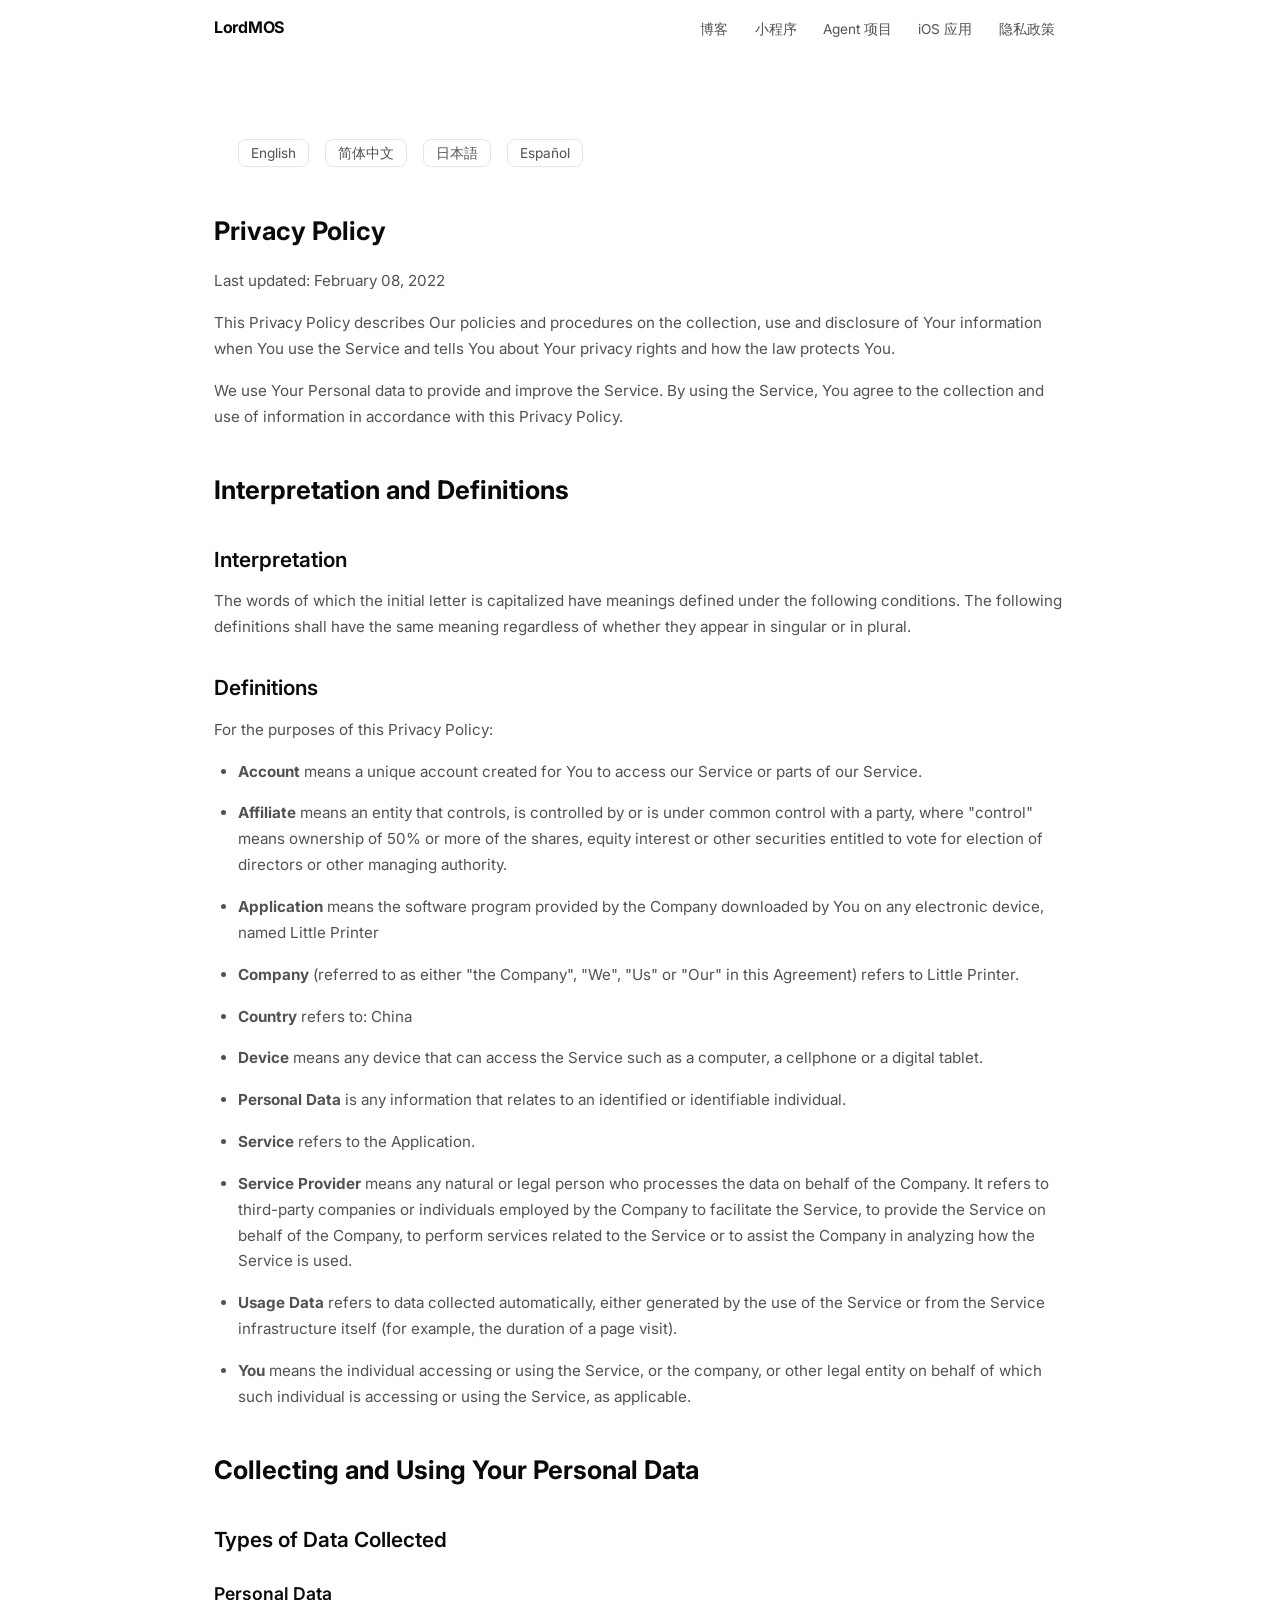
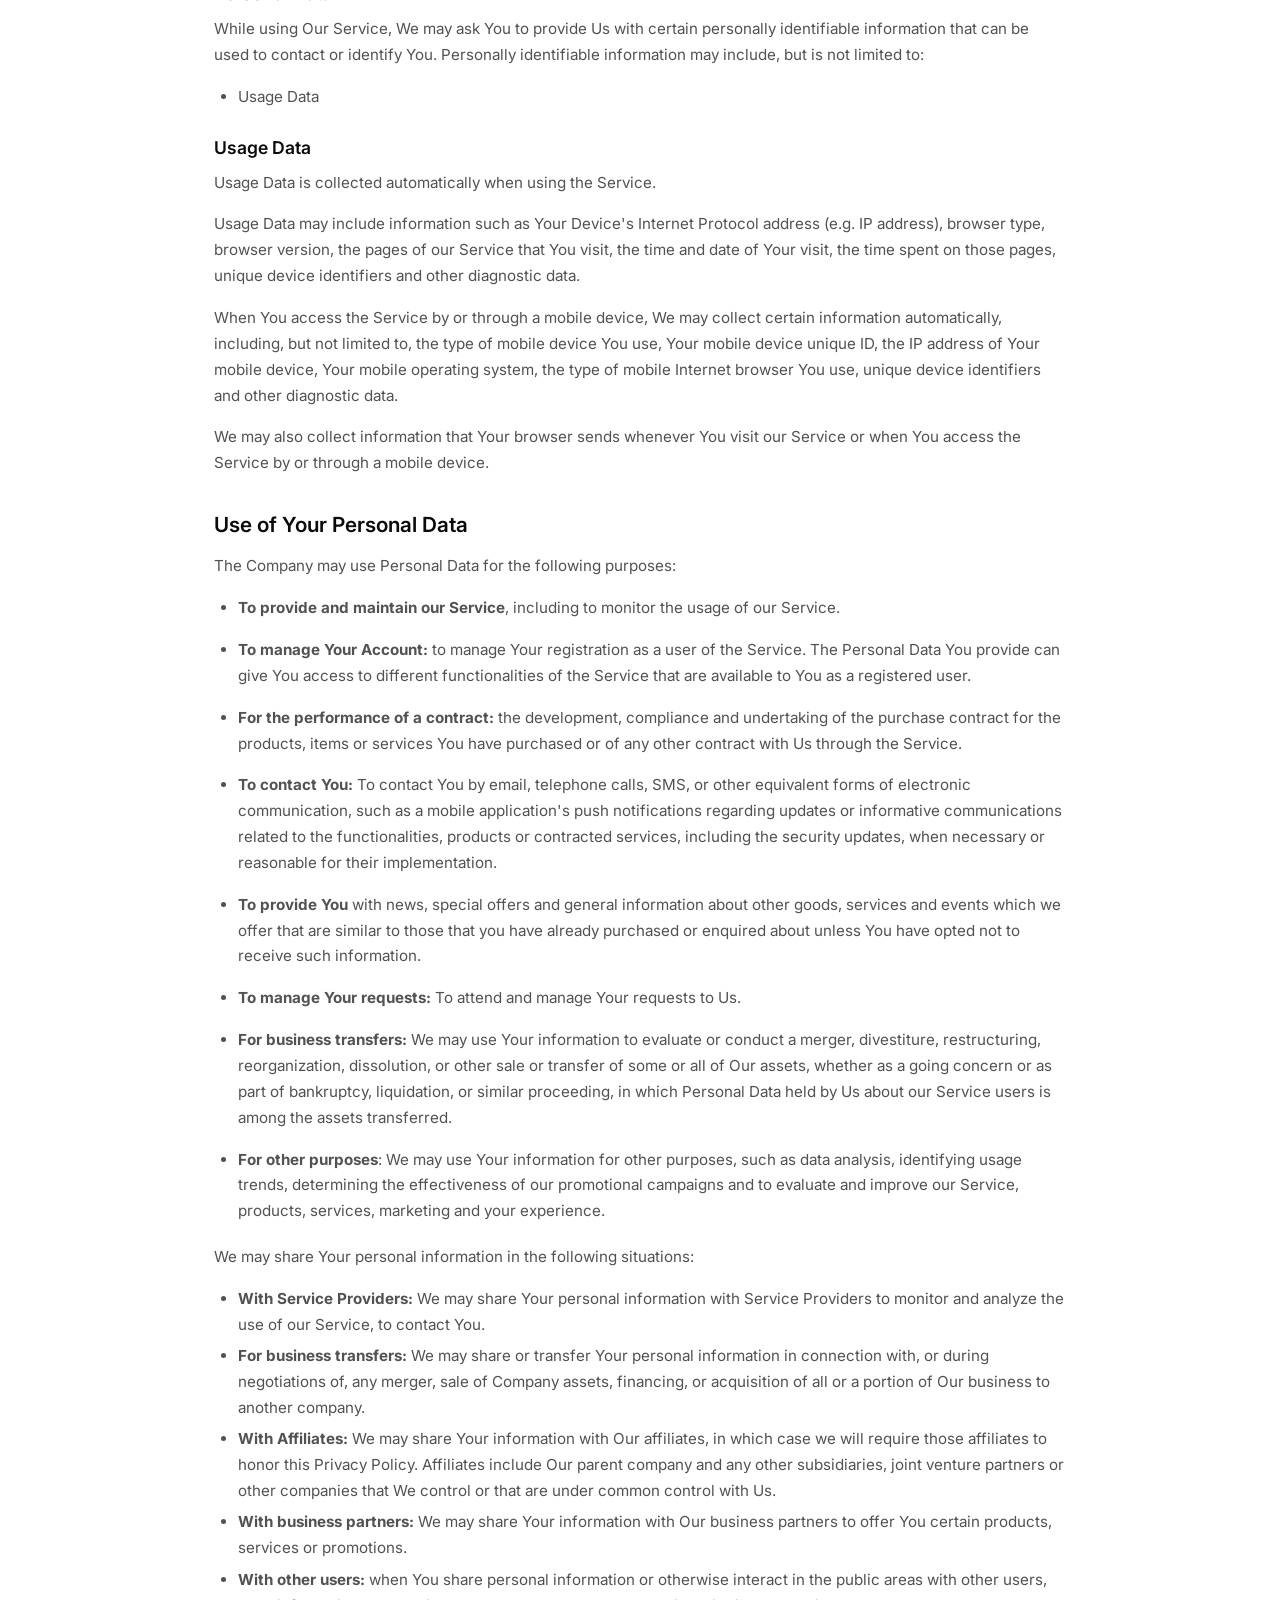
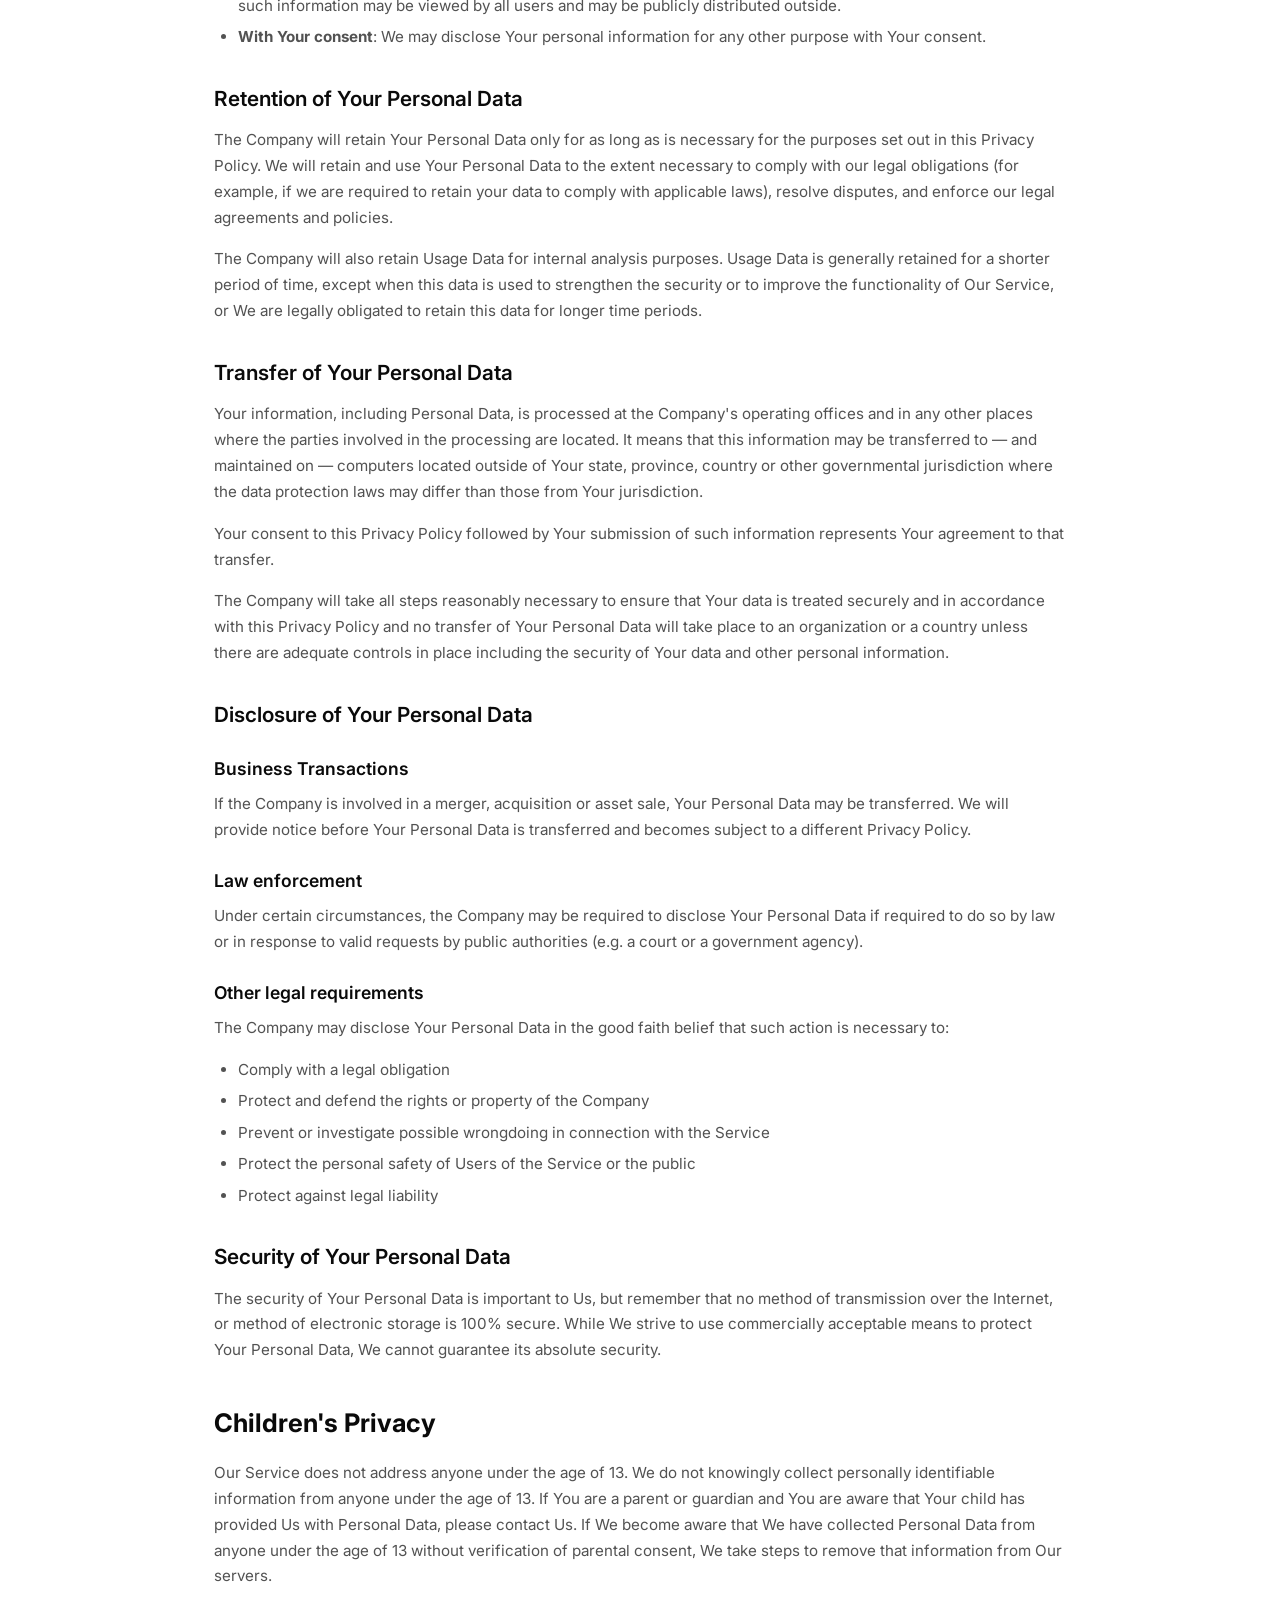
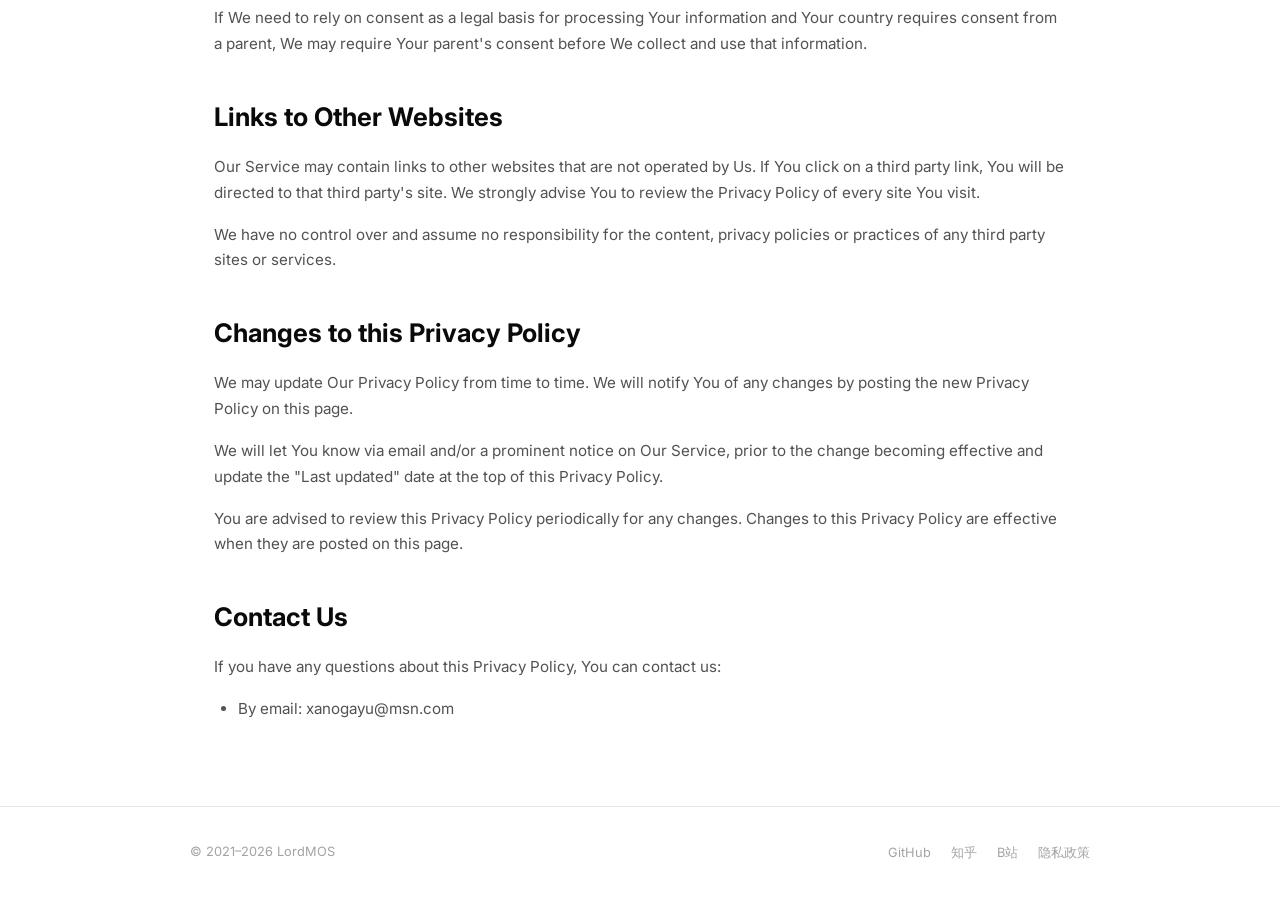
==== privacy/index.html @ e0339ce5 "audit: fix accessibility, responsive, theming, and performance issues - P0: Add mobile hamburger men" ====
<!DOCTYPE html>
<html lang="en">

<head>
  <meta charset="utf-8" />
  <meta name="viewport" content="width=device-width, initial-scale=1" />
  <meta name="description" content="Privacy Policy — LordMOS" />
  <title>Privacy Policy — LordMOS</title>
  <link rel="icon" type="image/x-icon" href="../assets/favicon.ico" />
  <link rel="preconnect" href="https://fonts.googleapis.com" />
  <link rel="preconnect" href="https://fonts.gstatic.com" crossorigin />
  <link rel="stylesheet" href="https://fonts.googleapis.com/css2?family=Inter:wght@300;400;500;600;700;800&display=swap"
    media="print" onload="this.media='all'" />
  <noscript>
    <link rel="stylesheet"
      href="https://fonts.googleapis.com/css2?family=Inter:wght@300;400;500;600;700;800&display=swap" />
  </noscript>
  <link rel="stylesheet" href="https://cdnjs.cloudflare.com/ajax/libs/font-awesome/6.6.0/css/all.min.css"
    crossorigin="anonymous" />
  <link href="../css/custom.css" rel="stylesheet" />
  <style>
    .privacy-page { max-width: var(--container); margin: 0 auto; padding: 8rem 1.5rem 4rem; }
    .privacy-page h1 { font-size: 1.6rem; font-weight: 700; margin: 2.5rem 0 1rem; color: var(--fg); }
    .privacy-page h1:first-child { font-size: clamp(2rem, 5vw, 3rem); font-weight: 800; letter-spacing: -1.5px; margin-top: 0; }
    .privacy-page h2 { font-size: 1.3rem; font-weight: 600; margin: 2rem 0 0.75rem; color: var(--fg); }
    .privacy-page h3 { font-size: 1.1rem; font-weight: 600; margin: 1.5rem 0 0.5rem; color: var(--fg); }
    .privacy-page p { margin-bottom: 1rem; color: var(--fg-2); line-height: 1.7; font-size: 0.95rem; }
    .privacy-page ul { margin: 0.75rem 0 1.25rem; padding-left: 1.5rem; color: var(--fg-2); font-size: 0.95rem; line-height: 1.7; }
    .privacy-page li { margin-bottom: 0.35rem; }
    .privacy-lang { display: flex; gap: 1rem; list-style: none; padding: 0; margin-bottom: 2rem; }
    .privacy-lang a { font-size: 0.85rem; color: var(--fg-2); border: 1px solid var(--border); border-radius: var(--radius-sm); padding: 0.3rem 0.75rem; transition: var(--transition); }
    .privacy-lang a:hover { border-color: var(--fg); color: var(--fg); }
    @media (max-width: 640px) { .privacy-page { padding: 6.5rem 1.25rem 3rem; } }
  </style>
</head>

<body>

  <a class="skip-nav" href="#main">Skip to content</a>

  <nav id="mainNav" aria-label="Main navigation">
    <div class="nav-inner">
      <a class="nav-brand" href="/">LordMOS</a>
      <button class="nav-toggle" id="navToggle" aria-label="Toggle navigation" aria-expanded="false" aria-controls="navLinks">
        <i class="fas fa-bars"></i>
      </button>
      <ul class="nav-links" id="navLinks">
        <li><a href="/blog-list.html">博客</a></li>
        <li><a href="/#miniprogram">小程序</a></li>
        <li><a href="/#agents">Agent 项目</a></li>
        <li><a href="/#projects">iOS 应用</a></li>
        <li><a href="/privacy">隐私政策</a></li>
      </ul>
    </div>
  </nav>

  <main id="main">
  <div class="privacy-page">
    <ul class="privacy-lang">
      <li><a href="./en.html">English</a></li>
      <li><a href="./zh.html">简体中文</a></li>
      <li><a href="./ja.html">日本語</a></li>
      <li><a href="./es.html">Español</a></li>
    </ul>


<h1>Privacy Policy</h1>
<p>Last updated: February 08, 2022</p>
<p>This Privacy Policy describes Our policies and procedures on the collection, use and disclosure of Your information
	when You use the Service and tells You about Your privacy rights and how the law protects You.</p>
<p>We use Your Personal data to provide and improve the Service. By using the Service, You agree to the collection and
	use of information in accordance with this Privacy Policy. </p>
<h1>Interpretation and Definitions</h1>
<h2>Interpretation</h2>
<p>The words of which the initial letter is capitalized have meanings defined under the following conditions. The
	following definitions shall have the same meaning regardless of whether they appear in singular or in plural.</p>
<h2>Definitions</h2>
<p>For the purposes of this Privacy Policy:</p>
<ul>
	<li>
		<p><strong>Account</strong> means a unique account created for You to access our Service or parts of our
			Service.</p>
	</li>
	<li>
		<p><strong>Affiliate</strong> means an entity that controls, is controlled by or is under common control with a
			party, where &quot;control&quot; means ownership of 50% or more of the shares, equity interest or other
			securities entitled to vote for election of directors or other managing authority.</p>
	</li>
	<li>
		<p><strong>Application</strong> means the software program provided by the Company downloaded by You on any
			electronic device, named Little Printer</p>
	</li>
	<li>
		<p><strong>Company</strong> (referred to as either &quot;the Company&quot;, &quot;We&quot;, &quot;Us&quot; or
			&quot;Our&quot; in this Agreement) refers to Little Printer.</p>
	</li>
	<li>
		<p><strong>Country</strong> refers to: China</p>
	</li>
	<li>
		<p><strong>Device</strong> means any device that can access the Service such as a computer, a cellphone or a
			digital tablet.</p>
	</li>
	<li>
		<p><strong>Personal Data</strong> is any information that relates to an identified or identifiable individual.
		</p>
	</li>
	<li>
		<p><strong>Service</strong> refers to the Application.</p>
	</li>
	<li>
		<p><strong>Service Provider</strong> means any natural or legal person who processes the data on behalf of the
			Company. It refers to third-party companies or individuals employed by the Company to facilitate the
			Service, to provide the Service on behalf of the Company, to perform services related to the Service or to
			assist the Company in analyzing how the Service is used.</p>
	</li>
	<li>
		<p><strong>Usage Data</strong> refers to data collected automatically, either generated by the use of the
			Service or from the Service infrastructure itself (for example, the duration of a page visit).</p>
	</li>
	<li>
		<p><strong>You</strong> means the individual accessing or using the Service, or the company, or other legal
			entity on behalf of which such individual is accessing or using the Service, as applicable.</p>
	</li>
</ul>
<h1>Collecting and Using Your Personal Data</h1>
<h2>Types of Data Collected</h2>
<h3>Personal Data</h3>
<p>While using Our Service, We may ask You to provide Us with certain personally identifiable information that can be
	used to contact or identify You. Personally identifiable information may include, but is not limited to:</p>
<ul>
	<li>Usage Data</li>
</ul>
<h3>Usage Data</h3>
<p>Usage Data is collected automatically when using the Service.</p>
<p>Usage Data may include information such as Your Device's Internet Protocol address (e.g. IP address), browser type,
	browser version, the pages of our Service that You visit, the time and date of Your visit, the time spent on those
	pages, unique device identifiers and other diagnostic data.</p>
<p>When You access the Service by or through a mobile device, We may collect certain information automatically,
	including, but not limited to, the type of mobile device You use, Your mobile device unique ID, the IP address of
	Your mobile device, Your mobile operating system, the type of mobile Internet browser You use, unique device
	identifiers and other diagnostic data.</p>
<p>We may also collect information that Your browser sends whenever You visit our Service or when You access the Service
	by or through a mobile device.</p>
<h2>Use of Your Personal Data</h2>
<p>The Company may use Personal Data for the following purposes:</p>
<ul>
	<li>
		<p><strong>To provide and maintain our Service</strong>, including to monitor the usage of our Service.</p>
	</li>
	<li>
		<p><strong>To manage Your Account:</strong> to manage Your registration as a user of the Service. The Personal
			Data You provide can give You access to different functionalities of the Service that are available to You
			as a registered user.</p>
	</li>
	<li>
		<p><strong>For the performance of a contract:</strong> the development, compliance and undertaking of the
			purchase contract for the products, items or services You have purchased or of any other contract with Us
			through the Service.</p>
	</li>
	<li>
		<p><strong>To contact You:</strong> To contact You by email, telephone calls, SMS, or other equivalent forms of
			electronic communication, such as a mobile application's push notifications regarding updates or informative
			communications related to the functionalities, products or contracted services, including the security
			updates, when necessary or reasonable for their implementation.</p>
	</li>
	<li>
		<p><strong>To provide You</strong> with news, special offers and general information about other goods, services
			and events which we offer that are similar to those that you have already purchased or enquired about unless
			You have opted not to receive such information.</p>
	</li>
	<li>
		<p><strong>To manage Your requests:</strong> To attend and manage Your requests to Us.</p>
	</li>
	<li>
		<p><strong>For business transfers:</strong> We may use Your information to evaluate or conduct a merger,
			divestiture, restructuring, reorganization, dissolution, or other sale or transfer of some or all of Our
			assets, whether as a going concern or as part of bankruptcy, liquidation, or similar proceeding, in which
			Personal Data held by Us about our Service users is among the assets transferred.</p>
	</li>
	<li>
		<p><strong>For other purposes</strong>: We may use Your information for other purposes, such as data analysis,
			identifying usage trends, determining the effectiveness of our promotional campaigns and to evaluate and
			improve our Service, products, services, marketing and your experience.</p>
	</li>
</ul>
<p>We may share Your personal information in the following situations:</p>
<ul>
	<li><strong>With Service Providers:</strong> We may share Your personal information with Service Providers to
		monitor and analyze the use of our Service, to contact You.</li>
	<li><strong>For business transfers:</strong> We may share or transfer Your personal information in connection with,
		or during negotiations of, any merger, sale of Company assets, financing, or acquisition of all or a portion of
		Our business to another company.</li>
	<li><strong>With Affiliates:</strong> We may share Your information with Our affiliates, in which case we will
		require those affiliates to honor this Privacy Policy. Affiliates include Our parent company and any other
		subsidiaries, joint venture partners or other companies that We control or that are under common control with
		Us.</li>
	<li><strong>With business partners:</strong> We may share Your information with Our business partners to offer You
		certain products, services or promotions.</li>
	<li><strong>With other users:</strong> when You share personal information or otherwise interact in the public areas
		with other users, such information may be viewed by all users and may be publicly distributed outside.</li>
	<li><strong>With Your consent</strong>: We may disclose Your personal information for any other purpose with Your
		consent.</li>
</ul>
<h2>Retention of Your Personal Data</h2>
<p>The Company will retain Your Personal Data only for as long as is necessary for the purposes set out in this Privacy
	Policy. We will retain and use Your Personal Data to the extent necessary to comply with our legal obligations (for
	example, if we are required to retain your data to comply with applicable laws), resolve disputes, and enforce our
	legal agreements and policies.</p>
<p>The Company will also retain Usage Data for internal analysis purposes. Usage Data is generally retained for a
	shorter period of time, except when this data is used to strengthen the security or to improve the functionality of
	Our Service, or We are legally obligated to retain this data for longer time periods.</p>
<h2>Transfer of Your Personal Data</h2>
<p>Your information, including Personal Data, is processed at the Company's operating offices and in any other places
	where the parties involved in the processing are located. It means that this information may be transferred to — and
	maintained on — computers located outside of Your state, province, country or other governmental jurisdiction where
	the data protection laws may differ than those from Your jurisdiction.</p>
<p>Your consent to this Privacy Policy followed by Your submission of such information represents Your agreement to that
	transfer.</p>
<p>The Company will take all steps reasonably necessary to ensure that Your data is treated securely and in accordance
	with this Privacy Policy and no transfer of Your Personal Data will take place to an organization or a country
	unless there are adequate controls in place including the security of Your data and other personal information.</p>
<h2>Disclosure of Your Personal Data</h2>
<h3>Business Transactions</h3>
<p>If the Company is involved in a merger, acquisition or asset sale, Your Personal Data may be transferred. We will
	provide notice before Your Personal Data is transferred and becomes subject to a different Privacy Policy.</p>
<h3>Law enforcement</h3>
<p>Under certain circumstances, the Company may be required to disclose Your Personal Data if required to do so by law
	or in response to valid requests by public authorities (e.g. a court or a government agency).</p>
<h3>Other legal requirements</h3>
<p>The Company may disclose Your Personal Data in the good faith belief that such action is necessary to:</p>
<ul>
	<li>Comply with a legal obligation</li>
	<li>Protect and defend the rights or property of the Company</li>
	<li>Prevent or investigate possible wrongdoing in connection with the Service</li>
	<li>Protect the personal safety of Users of the Service or the public</li>
	<li>Protect against legal liability</li>
</ul>
<h2>Security of Your Personal Data</h2>
<p>The security of Your Personal Data is important to Us, but remember that no method of transmission over the Internet,
	or method of electronic storage is 100% secure. While We strive to use commercially acceptable means to protect Your
	Personal Data, We cannot guarantee its absolute security.</p>
<h1>Children's Privacy</h1>
<p>Our Service does not address anyone under the age of 13. We do not knowingly collect personally identifiable
	information from anyone under the age of 13. If You are a parent or guardian and You are aware that Your child has
	provided Us with Personal Data, please contact Us. If We become aware that We have collected Personal Data from
	anyone under the age of 13 without verification of parental consent, We take steps to remove that information from
	Our servers.</p>
<p>If We need to rely on consent as a legal basis for processing Your information and Your country requires consent from
	a parent, We may require Your parent's consent before We collect and use that information.</p>
<h1>Links to Other Websites</h1>
<p>Our Service may contain links to other websites that are not operated by Us. If You click on a third party link, You
	will be directed to that third party's site. We strongly advise You to review the Privacy Policy of every site You
	visit.</p>
<p>We have no control over and assume no responsibility for the content, privacy policies or practices of any third
	party sites or services.</p>
<h1>Changes to this Privacy Policy</h1>
<p>We may update Our Privacy Policy from time to time. We will notify You of any changes by posting the new Privacy
	Policy on this page.</p>
<p>We will let You know via email and/or a prominent notice on Our Service, prior to the change becoming effective and
	update the &quot;Last updated&quot; date at the top of this Privacy Policy.</p>
<p>You are advised to review this Privacy Policy periodically for any changes. Changes to this Privacy Policy are
	effective when they are posted on this page.</p>
<h1>Contact Us</h1>
<p>If you have any questions about this Privacy Policy, You can contact us:</p>
<ul>
	<li>By email: xanogayu@msn.com</li>
</ul>
  </div>
  </main>

  <footer class="site-footer">
    <div class="footer-inner">
      <span class="footer-copy">© 2021–2026 LordMOS</span>
      <ul class="footer-nav">
        <li><a href="https://github.com/lordmos" target="_blank" rel="noopener">GitHub</a></li>
        <li><a href="https://www.zhihu.com/people/lordmos" target="_blank" rel="noopener">知乎</a></li>
        <li><a href="https://space.bilibili.com/143360" target="_blank" rel="noopener">B站</a></li>
        <li><a href="/privacy">隐私政策</a></li>
      </ul>
    </div>
  </footer>

  <script>
    const nav = document.getElementById('mainNav');
    window.addEventListener('scroll', () => {
      nav.style.borderBottomColor = window.scrollY > 10 ? 'var(--nav-scroll-border)' : 'transparent';
    });
    const navToggle = document.getElementById('navToggle');
    const navLinks = document.getElementById('navLinks');
    navToggle.addEventListener('click', () => {
      const isOpen = navLinks.classList.toggle('nav-open');
      navToggle.setAttribute('aria-expanded', isOpen);
      navToggle.querySelector('i').className = isOpen ? 'fas fa-times' : 'fas fa-bars';
    });
  </script>

</body>

</html>
---- css/custom.css ----
/* ===== LordMOS — Minimal Theme ===== */

/* ===== Variables ===== */
:root {
  --fg: #0a0a0a;
  --fg-2: #525252;
  --fg-3: #a3a3a3;
  --bg: #ffffff;
  --bg-2: #fafafa;
  --border: #e5e5e5;
  --border-hover: #a3a3a3;
  --radius-sm: 8px;
  --radius: 12px;
  --radius-lg: 16px;
  --shadow: 0 1px 3px rgba(0, 0, 0, 0.06), 0 1px 2px rgba(0, 0, 0, 0.04);
  --shadow-md: 0 4px 16px rgba(0, 0, 0, 0.08);
  --transition: all 0.18s ease;
  --container: 900px;
  --accent-green: #16a34a;
  --accent-green-bg: #f0fdf4;
  --accent-green-border: #bbf7d0;
  --code-bg: #1a1a2e;
  --code-fg: #e0e0e0;
  --code-border: rgba(255, 255, 255, 0.06);
  --nav-bg: rgba(255, 255, 255, 0.85);
  --nav-scroll-border: #e5e5e5;
  color-scheme: light dark;
}

@media (prefers-color-scheme: dark) {
  :root {
    --fg: #f0f0f0;
    --fg-2: #a3a3a3;
    --fg-3: #6b6b6b;
    --bg: #0a0a0a;
    --bg-2: #171717;
    --border: #2a2a2a;
    --border-hover: #555;
    --shadow: 0 1px 3px rgba(0, 0, 0, 0.3), 0 1px 2px rgba(0, 0, 0, 0.2);
    --shadow-md: 0 4px 16px rgba(0, 0, 0, 0.4);
    --accent-green: #4ade80;
    --accent-green-bg: #052e16;
    --accent-green-border: #166534;
    --code-bg: #111827;
    --code-fg: #e5e7eb;
    --code-border: rgba(255, 255, 255, 0.08);
    --nav-bg: rgba(10, 10, 10, 0.85);
    --nav-scroll-border: #2a2a2a;
  }
}

/* ===== Reset ===== */
*,
*::before,
*::after {
  box-sizing: border-box;
  margin: 0;
}

html {
  scroll-behavior: smooth;
}

body {
  font-family:
    "Inter",
    -apple-system,
    BlinkMacSystemFont,
    "Segoe UI",
    "PingFang SC",
    "Hiragino Sans GB",
    "Microsoft YaHei",
    sans-serif;
  background: var(--bg);
  color: var(--fg);
  line-height: 1.6;
  -webkit-font-smoothing: antialiased;
}

a {
  color: inherit;
  text-decoration: none;
}

img {
  display: block;
  max-width: 100%;
}

/* ===== Navbar ===== */
#mainNav {
  position: fixed;
  top: 0;
  left: 0;
  right: 0;
  z-index: 100;
  background: var(--nav-bg);
  backdrop-filter: blur(16px);
  -webkit-backdrop-filter: blur(16px);
  border-bottom: 1px solid var(--border);
  padding: 0;
  transition: var(--transition);
}

.nav-inner {
  max-width: var(--container);
  margin: 0 auto;
  padding: 0 1.5rem;
  height: 56px;
  display: flex;
  align-items: center;
  justify-content: space-between;
}

.nav-brand {
  font-weight: 700;
  font-size: 1rem;
  letter-spacing: -0.3px;
  color: var(--fg);
}

.nav-links {
  display: flex;
  align-items: center;
  gap: 0.25rem;
  list-style: none;
  padding: 0;
  margin: 0;
}

.nav-links a {
  font-size: 0.85rem;
  color: var(--fg-2);
  padding: 0.35rem 0.7rem;
  border-radius: var(--radius-sm);
  transition: var(--transition);
  white-space: nowrap;
}

.nav-links a:hover {
  background: var(--bg-2);
  color: var(--fg);
}

/* ===== Hero ===== */
.hero {
  max-width: var(--container);
  margin: 0 auto;
  padding: 9rem 1.5rem 5rem;
}

.hero-name {
  font-size: clamp(2.8rem, 8vw, 5.5rem);
  font-weight: 800;
  letter-spacing: -2px;
  line-height: 1.05;
  color: var(--fg);
  margin-bottom: 1.25rem;
}

.hero-bio {
  font-size: clamp(1rem, 2.5vw, 1.2rem);
  color: var(--fg-2);
  font-weight: 400;
  max-width: 520px;
  line-height: 1.7;
  margin-bottom: 2rem;
}

.hero-pills {
  display: flex;
  flex-wrap: wrap;
  gap: 0.5rem;
  margin-bottom: 2.25rem;
}

.hero-pill {
  font-size: 0.8rem;
  color: var(--fg-2);
  background: var(--bg-2);
  border: 1px solid var(--border);
  border-radius: 50px;
  padding: 0.3rem 0.85rem;
  transition: var(--transition);
}

.hero-pill:hover {
  border-color: var(--fg);
  color: var(--fg);
}

.hero-links {
  display: flex;
  gap: 0.75rem;
  flex-wrap: wrap;
}

.hero-link {
  display: inline-flex;
  align-items: center;
  gap: 0.4rem;
  font-size: 0.875rem;
  font-weight: 500;
  color: var(--fg-2);
  border: 1px solid var(--border);
  border-radius: var(--radius-sm);
  padding: 0.45rem 1rem;
  transition: var(--transition);
}

.hero-link:hover {
  border-color: var(--fg);
  color: var(--fg);
}

/* ===== Divider ===== */
.page-divider {
  border: none;
  border-top: 1px solid var(--border);
  margin: 0;
}

/* ===== Sections ===== */
.page-section {
  max-width: var(--container);
  margin: 0 auto;
  padding: 4rem 1.5rem;
}

.section-label {
  font-size: 0.75rem;
  font-weight: 600;
  letter-spacing: 0.08em;
  text-transform: uppercase;
  color: var(--fg-3);
  margin-bottom: 1.75rem;
}

/* ===== Mini Program (featured card) ===== */
.mp-card {
  border: 1px solid var(--border);
  border-radius: var(--radius-lg);
  padding: 2rem;
  display: flex;
  gap: 2rem;
  align-items: center;
  transition: var(--transition);
  background: var(--bg);
}

.mp-card:hover {
  border-color: var(--border-hover);
  box-shadow: var(--shadow-md);
}

.mp-qr {
  flex-shrink: 0;
  width: 120px;
  height: 120px;
  border-radius: var(--radius);
  overflow: hidden;
  border: 1px solid var(--border);
  background: var(--bg-2);
}

.mp-qr img {
  width: 100%;
  height: 100%;
  object-fit: contain;
}

.mp-body {
}

.mp-tag {
  display: inline-flex;
  align-items: center;
  gap: 0.35rem;
  font-size: 0.72rem;
  font-weight: 600;
  letter-spacing: 0.05em;
  text-transform: uppercase;
  color: var(--accent-green);
  background: var(--accent-green-bg);
  border: 1px solid var(--accent-green-border);
  border-radius: 50px;
  padding: 0.2rem 0.7rem;
  margin-bottom: 0.75rem;
}

.mp-title {
  font-size: 1.3rem;
  font-weight: 700;
  letter-spacing: -0.3px;
  color: var(--fg);
  margin-bottom: 0.5rem;
}

.mp-desc {
  font-size: 0.9rem;
  color: var(--fg-2);
  line-height: 1.7;
}

/* ===== Agent Cards ===== */
.agent-grid {
  display: grid;
  grid-template-columns: repeat(auto-fit, minmax(280px, 1fr));
  gap: 1rem;
}

.agent-card {
  text-decoration: none; /* no underline when it's an <a> */
  color: inherit;
  border: 1px solid var(--border);
  border-radius: var(--radius-lg);
  padding: 1.75rem;
  display: flex;
  flex-direction: column;
  transition: var(--transition);
  background: var(--bg);
}

.agent-card:hover {
  border-color: var(--border-hover);
  box-shadow: var(--shadow-md);
}

.agent-logo {
  width: 48px;
  height: 48px;
  border-radius: 10px;
  overflow: hidden;
  margin-bottom: 1.25rem;
  border: 1px solid var(--border);
}

.agent-logo img {
  width: 100%;
  height: 100%;
}

.agent-name {
  font-size: 1.1rem;
  font-weight: 700;
  color: var(--fg);
  margin-bottom: 0.25rem;
}

.agent-sub {
  font-size: 0.8rem;
  color: var(--fg-3);
  margin-bottom: 0.75rem;
}

.agent-desc {
  font-size: 0.875rem;
  color: var(--fg-2);
  line-height: 1.65;
  flex: 1;
  margin-bottom: 1.25rem;
}

.agent-tags {
  display: flex;
  flex-wrap: wrap;
  gap: 0.35rem;
  margin-bottom: 1.25rem;
}

.agent-tag {
  font-size: 0.72rem;
  color: var(--fg-3);
  background: var(--bg-2);
  border: 1px solid var(--border);
  border-radius: 4px;
  padding: 0.15rem 0.5rem;
}

.btn-gh {
  display: inline-flex;
  align-items: center;
  gap: 0.4rem;
  font-size: 0.8rem;
  font-weight: 500;
  color: var(--fg-2);
  border: 1px solid var(--border);
  border-radius: var(--radius-sm);
  padding: 0.4rem 0.9rem;
  transition: var(--transition);
  width: fit-content;
}

.btn-gh:hover {
  border-color: var(--fg);
  color: var(--fg);
}

/* ===== iOS App Grid ===== */
.app-grid {
  display: grid;
  grid-template-columns: repeat(auto-fill, minmax(200px, 1fr));
  gap: 1rem;
}

.app-card {
  text-decoration: none;   /* no underline when it's an <a> */
  color: inherit;
  border: 1px solid var(--border);
  border-radius: var(--radius-lg);
  padding: 1.5rem;
  display: flex;
  flex-direction: column;
  transition: var(--transition);
  background: var(--bg);
}

.app-card:hover {
  border-color: var(--border-hover);
  box-shadow: var(--shadow-md);
}

.app-icon {
  width: 56px;
  height: 56px;
  border-radius: 13px;
  margin-bottom: 1rem;
  box-shadow: 0 2px 8px rgba(0, 0, 0, 0.1);
}

.app-name {
  font-size: 0.95rem;
  font-weight: 700;
  color: var(--fg);
  margin-bottom: 0.15rem;
}

.app-sub {
  font-size: 0.75rem;
  color: var(--fg-3);
  margin-bottom: 0.6rem;
  font-style: italic;
}

.app-desc {
  font-size: 0.8rem;
  color: var(--fg-2);
  line-height: 1.6;
  flex: 1;
  margin-bottom: 1.1rem;
}

.btn-store {
  display: inline-flex;
  align-items: center;
  gap: 0.35rem;
  font-size: 0.78rem;
  font-weight: 600;
  color: var(--bg);
  background: var(--fg);
  border-radius: var(--radius-sm);
  padding: 0.4rem 0.85rem;
  transition: var(--transition);
  width: fit-content;
}

.btn-store:hover {
  background: var(--fg-2);
  color: var(--bg);
}

/* ===== Footer ===== */
.site-footer {
  border-top: 1px solid var(--border);
  padding: 2rem 1.5rem;
}

.footer-inner {
  max-width: var(--container);
  margin: 0 auto;
  display: flex;
  align-items: center;
  justify-content: space-between;
  flex-wrap: wrap;
  gap: 1rem;
}

.footer-copy {
  font-size: 0.8rem;
  color: var(--fg-3);
}

.footer-nav {
  display: flex;
  gap: 1.25rem;
  list-style: none;
  padding: 0;
}

.footer-nav a {
  font-size: 0.8rem;
  color: var(--fg-3);
  transition: var(--transition);
}

.footer-nav a:hover {
  color: var(--fg);
}

/* ===== Skip Navigation ===== */
.skip-nav {
  position: absolute;
  top: -100%;
  left: 1rem;
  z-index: 200;
  background: var(--fg);
  color: var(--bg);
  padding: 0.6rem 1.2rem;
  border-radius: var(--radius-sm);
  font-size: 0.85rem;
  font-weight: 500;
  transition: top 0.2s ease;
}

.skip-nav:focus {
  top: 0.75rem;
}

/* ===== Focus Styles ===== */
:focus-visible {
  outline: 2px solid var(--fg);
  outline-offset: 2px;
}

a:focus-visible,
button:focus-visible {
  outline: 2px solid var(--fg);
  outline-offset: 2px;
  border-radius: 2px;
}

/* ===== Mobile Nav Toggle ===== */
.nav-toggle {
  display: none;
  background: none;
  border: 1px solid var(--border);
  border-radius: var(--radius-sm);
  padding: 0.4rem 0.55rem;
  cursor: pointer;
  color: var(--fg);
  font-size: 1.1rem;
  line-height: 1;
  transition: var(--transition);
}

.nav-toggle:hover {
  border-color: var(--fg);
}

/* ===== Responsive ===== */
@media (max-width: 640px) {
  .hero {
    padding: 7rem 1.25rem 3.5rem;
  }
  .page-section {
    padding: 3rem 1.25rem;
  }
  .mp-card {
    flex-direction: column;
    gap: 1.5rem;
  }
  .mp-qr {
    width: 100px;
    height: 100px;
  }
  .app-grid {
    grid-template-columns: repeat(2, 1fr);
  }
  .footer-inner {
    flex-direction: column;
    align-items: flex-start;
  }
  .nav-toggle {
    display: block;
  }
  .nav-links {
    display: none;
    position: absolute;
    top: 56px;
    left: 0;
    right: 0;
    flex-direction: column;
    background: var(--nav-bg);
    backdrop-filter: blur(16px);
    -webkit-backdrop-filter: blur(16px);
    border-bottom: 1px solid var(--border);
    padding: 0.5rem 1.5rem 1rem;
    gap: 0;
  }
  .nav-links.nav-open {
    display: flex;
  }
  .nav-links li {
    width: 100%;
  }
  .nav-links a {
    display: block;
    padding: 0.75rem 0.5rem;
    font-size: 0.95rem;
    border-bottom: 1px solid var(--border);
    border-radius: 0;
  }
  .nav-links li:last-child a {
    border-bottom: none;
  }
}
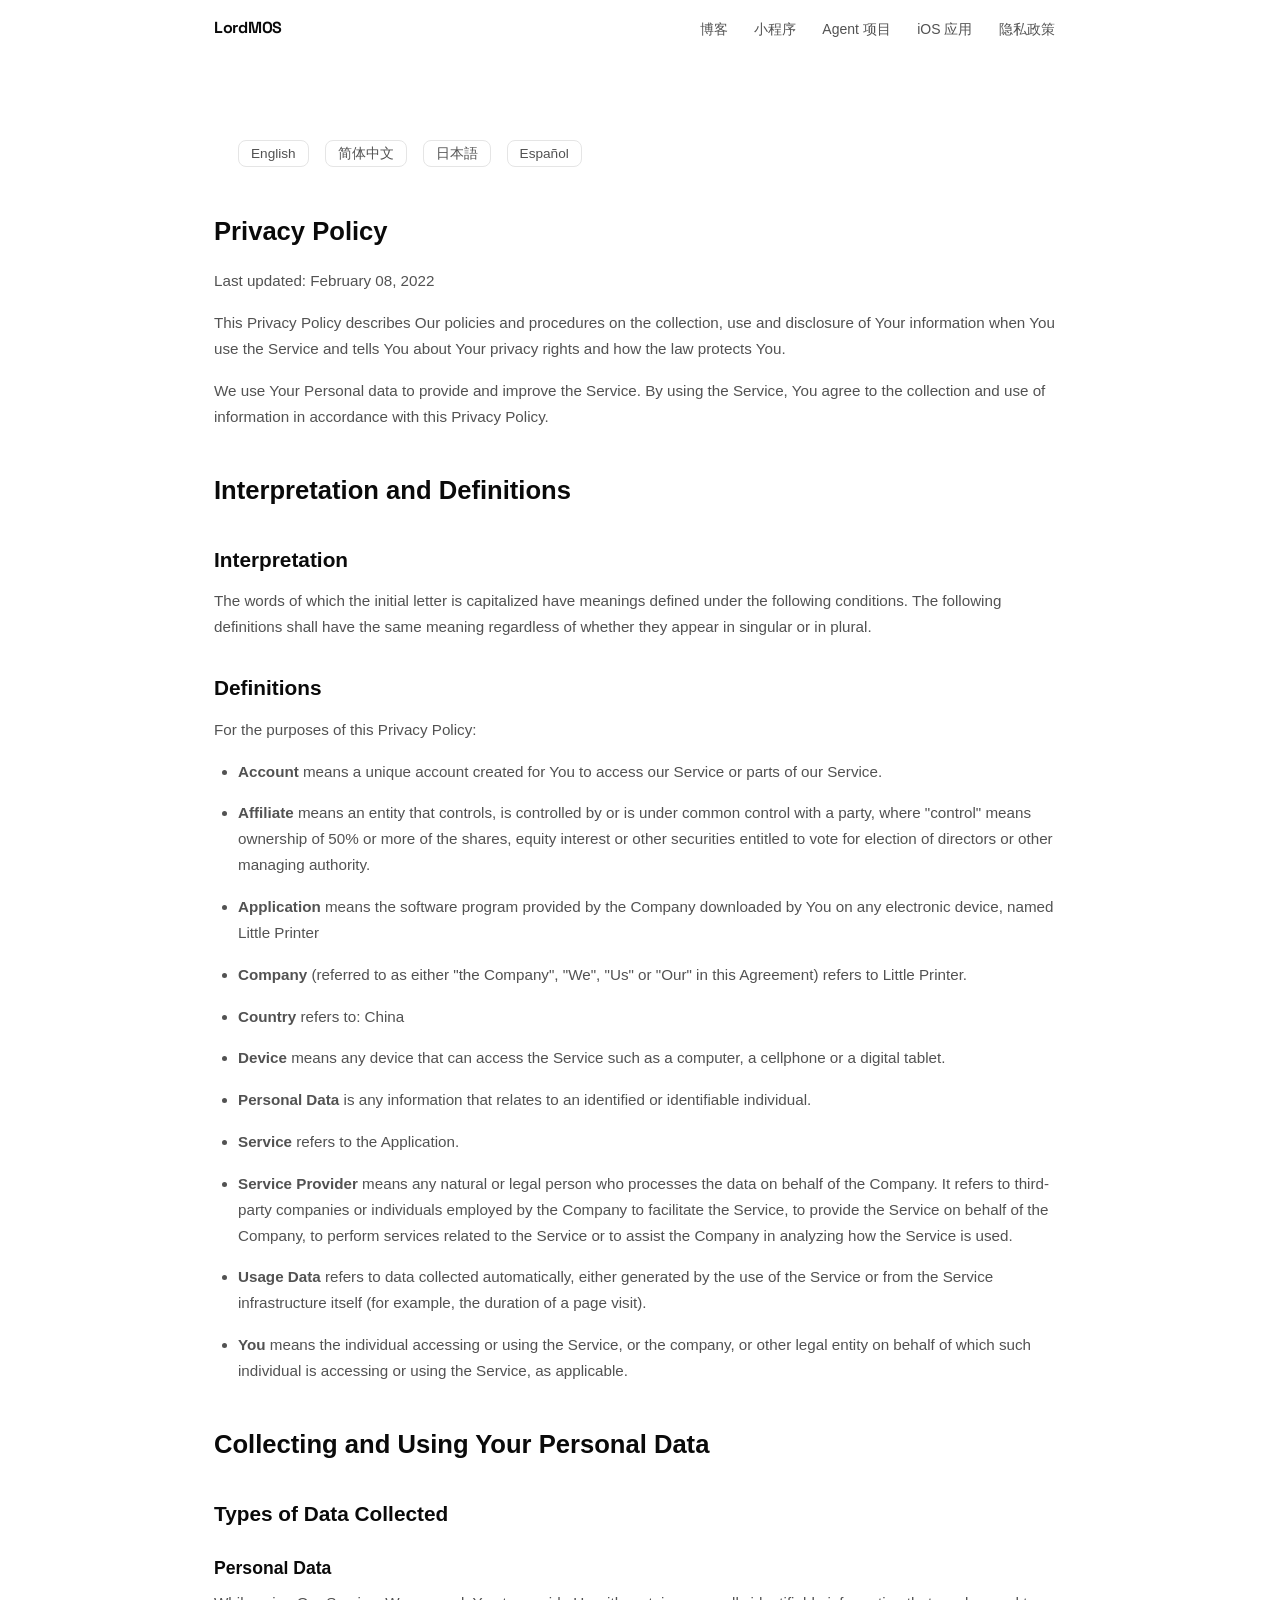
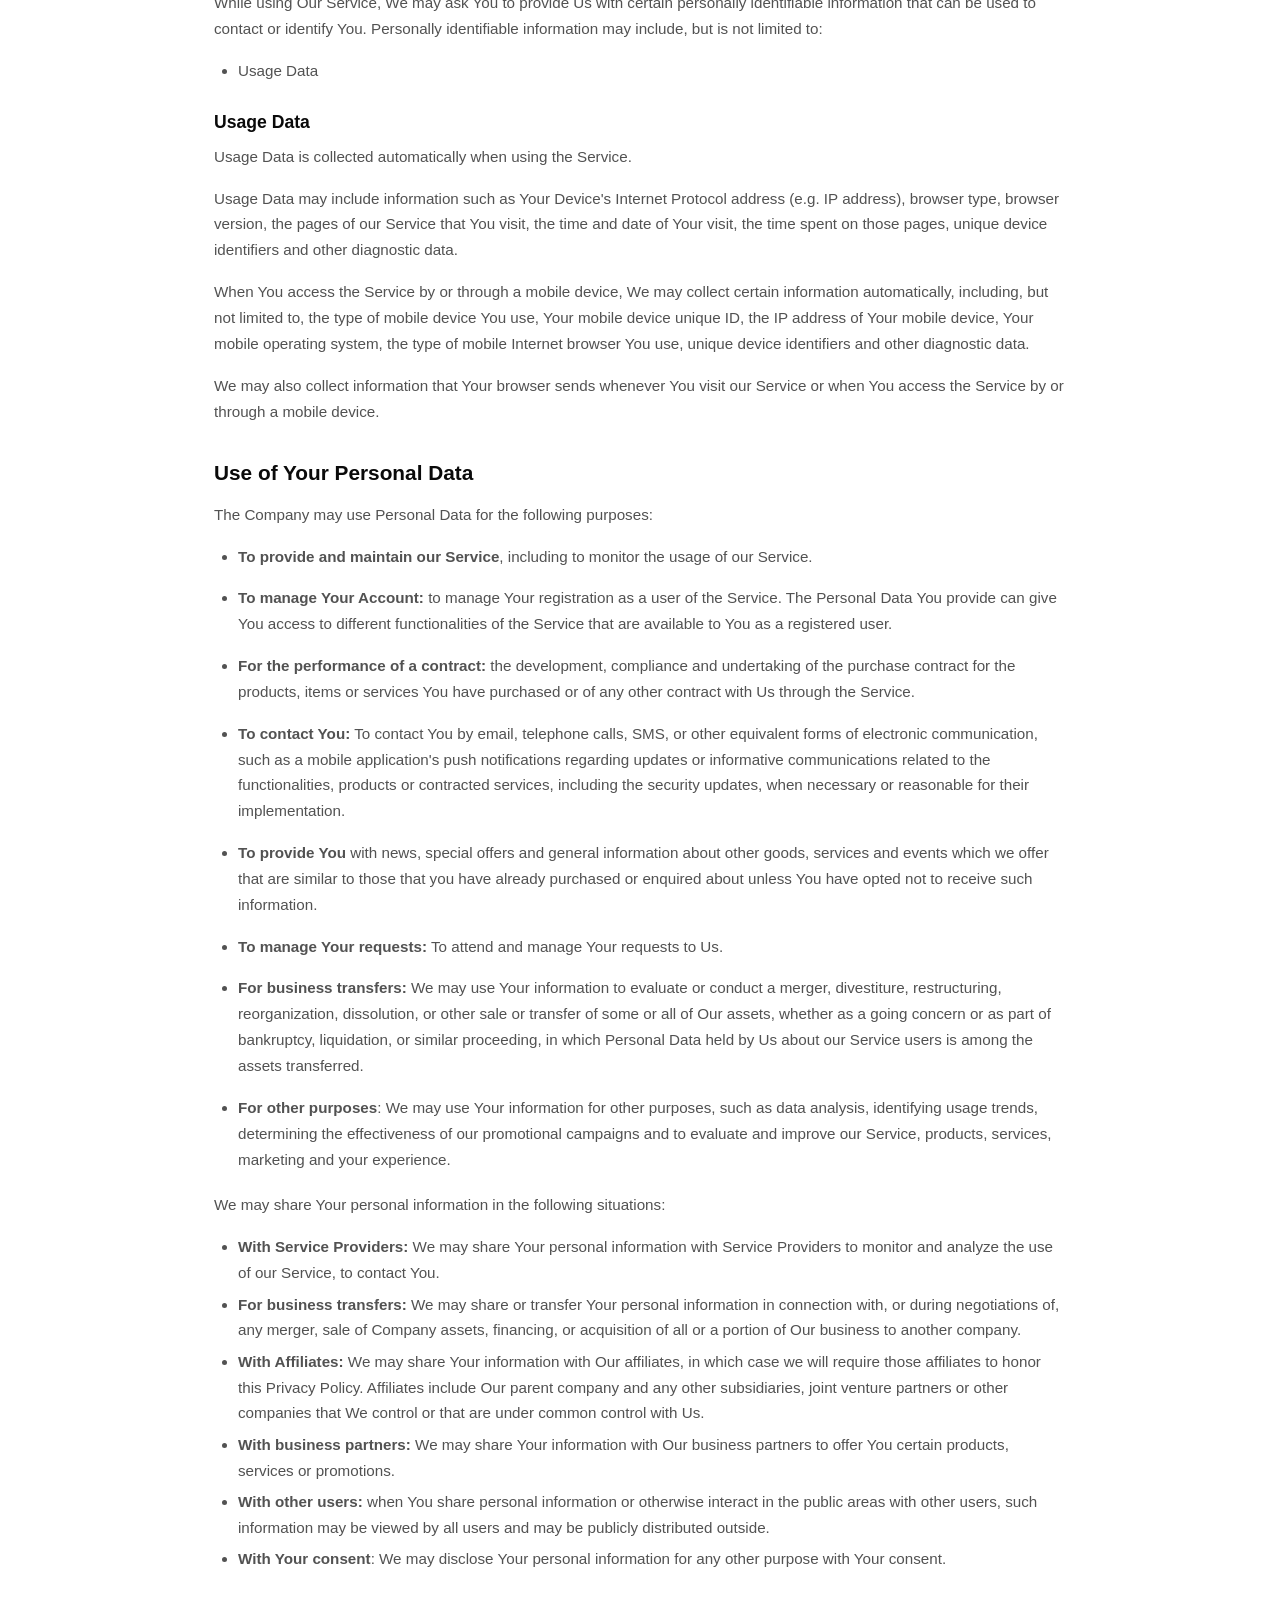
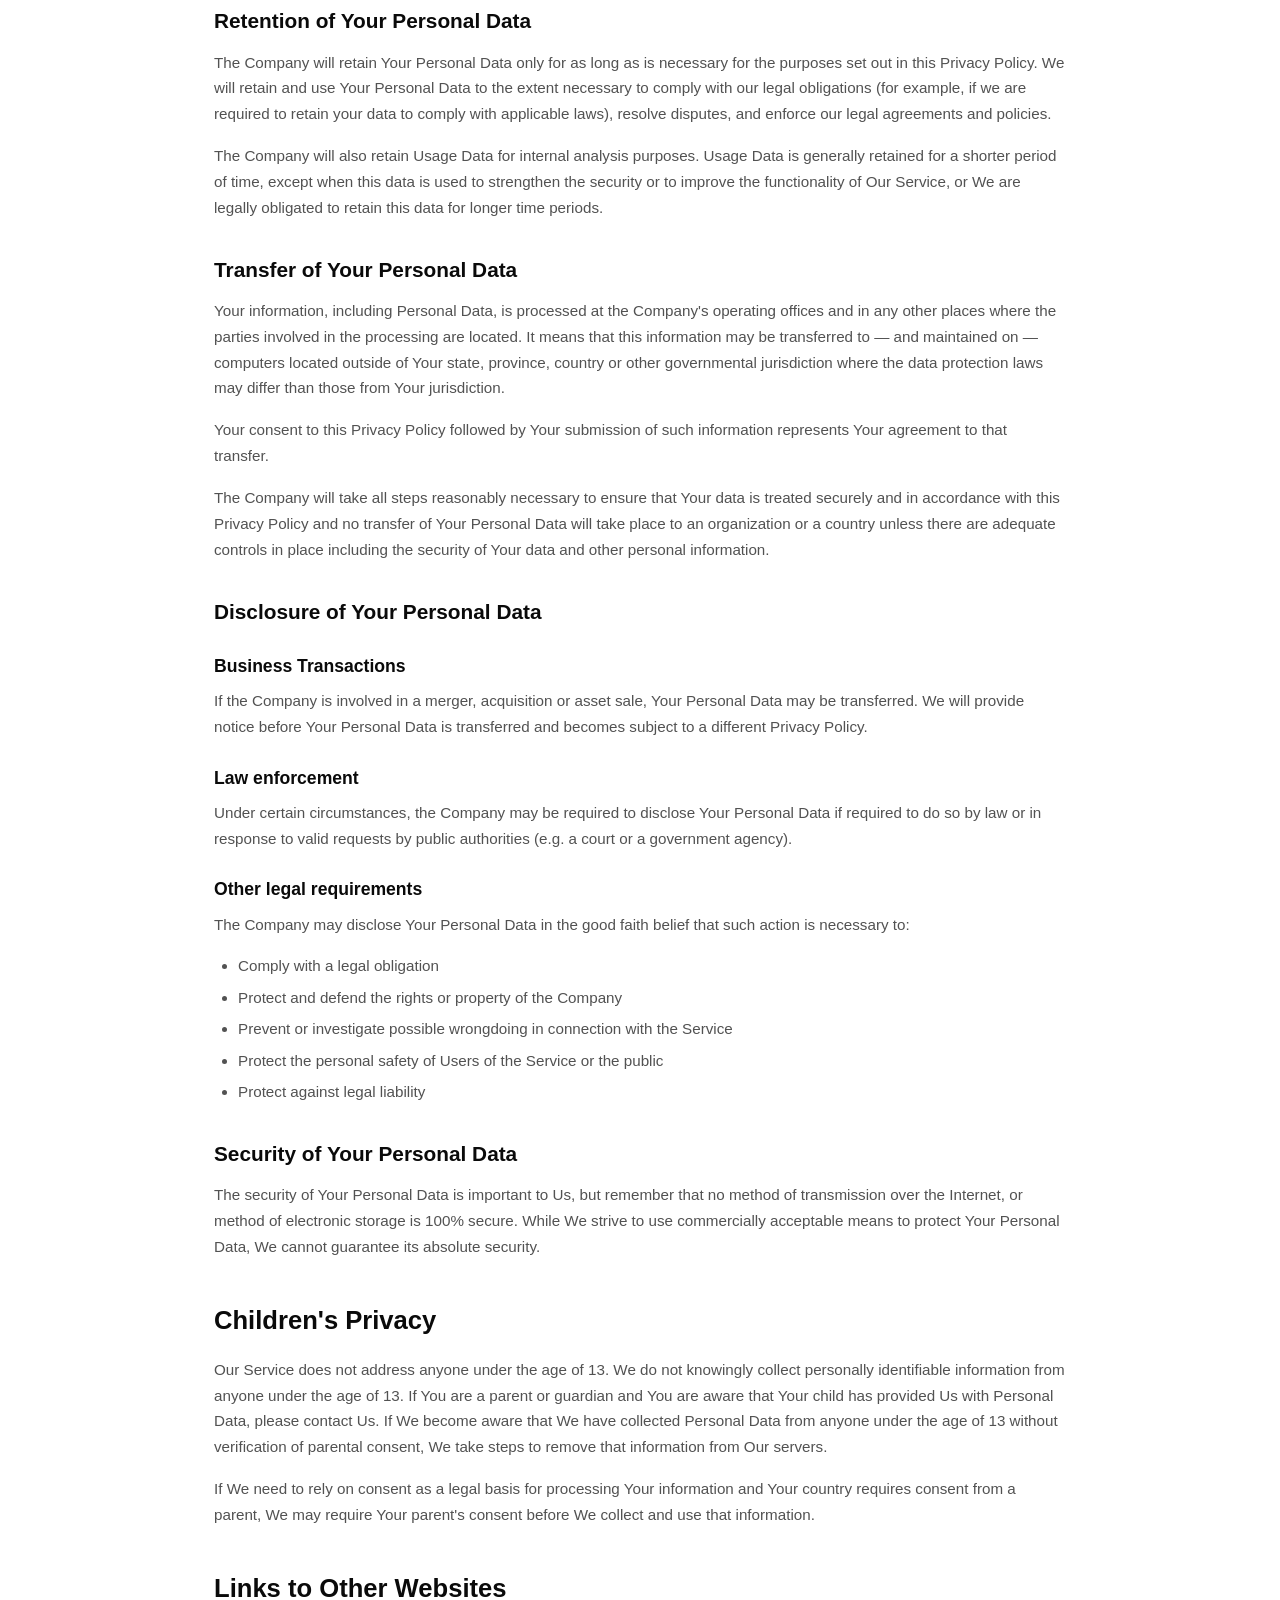
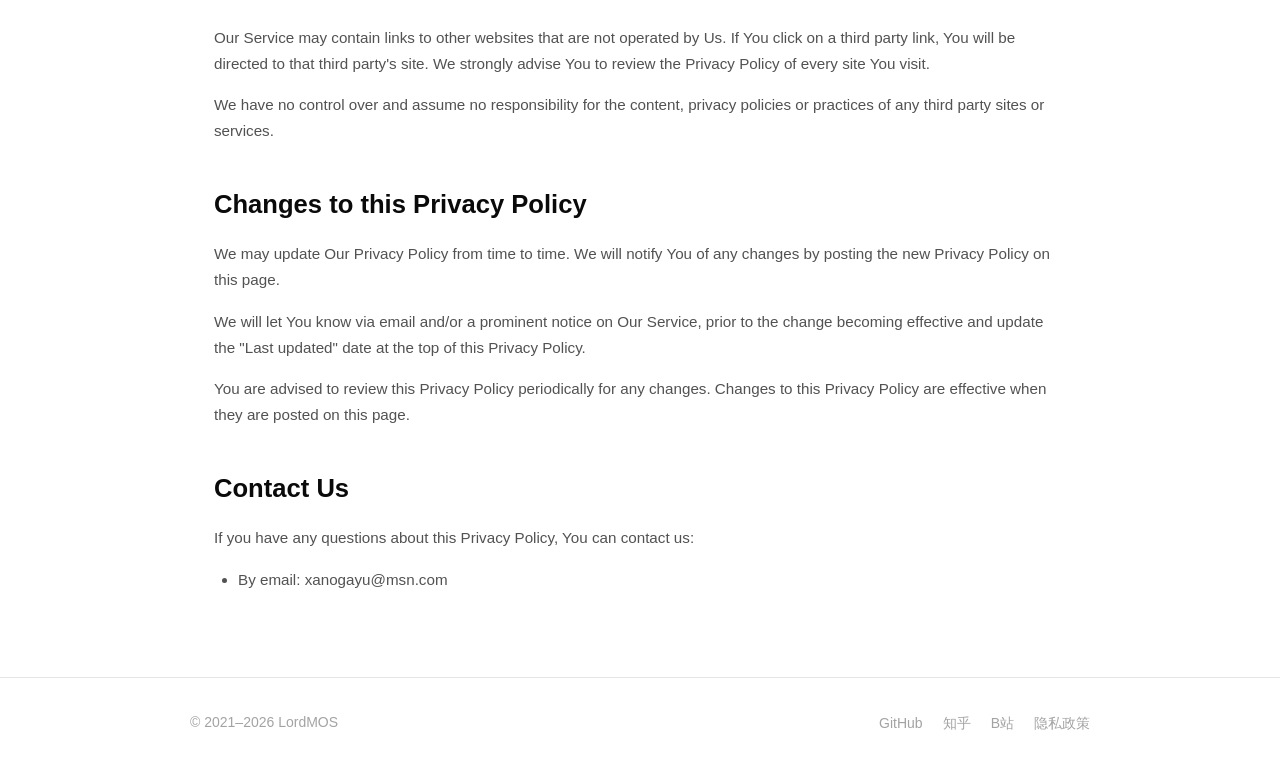
==== commit 774caafa: "typeset: consolidate to 5 type tokens, add Space Grotesk display font - Replace Inter (6 weights) wi" ====
--- a/privacy/index.html
+++ b/privacy/index.html
@@ -9,11 +9,11 @@
   <link rel="icon" type="image/x-icon" href="../assets/favicon.ico" />
   <link rel="preconnect" href="https://fonts.googleapis.com" />
   <link rel="preconnect" href="https://fonts.gstatic.com" crossorigin />
-  <link rel="stylesheet" href="https://fonts.googleapis.com/css2?family=Inter:wght@300;400;500;600;700;800&display=swap"
+  <link rel="stylesheet" href="https://fonts.googleapis.com/css2?family=Space+Grotesk:wght@500;700&display=swap"
     media="print" onload="this.media='all'" />
   <noscript>
     <link rel="stylesheet"
-      href="https://fonts.googleapis.com/css2?family=Inter:wght@300;400;500;600;700;800&display=swap" />
+      href="https://fonts.googleapis.com/css2?family=Space+Grotesk:wght@500;700&display=swap" />
   </noscript>
   <link rel="stylesheet" href="https://cdnjs.cloudflare.com/ajax/libs/font-awesome/6.6.0/css/all.min.css"
     crossorigin="anonymous" />
--- a/css/custom.css
+++ b/css/custom.css
@@ -2,6 +2,16 @@
 
 /* ===== Variables ===== */
 :root {
+  /* Typography */
+  --font-display: "Space Grotesk", -apple-system, BlinkMacSystemFont, "Segoe UI", sans-serif;
+  --font-body: -apple-system, BlinkMacSystemFont, "Segoe UI", "PingFang SC", "Hiragino Sans GB", "Microsoft YaHei", sans-serif;
+  --text-xs: 0.75rem;    /* 12px — tags, badges */
+  --text-sm: 0.875rem;   /* 14px — meta, descriptions, nav, buttons */
+  --text-base: 1rem;     /* 16px — body text */
+  --text-lg: 1.125rem;   /* 18px — card names */
+  --text-xl: 1.3rem;     /* ~21px — featured titles */
+
+  /* Colors */
   --fg: #0a0a0a;
   --fg-2: #525252;
   --fg-3: #a3a3a3;
@@ -62,15 +72,7 @@
 }
 
 body {
-  font-family:
-    "Inter",
-    -apple-system,
-    BlinkMacSystemFont,
-    "Segoe UI",
-    "PingFang SC",
-    "Hiragino Sans GB",
-    "Microsoft YaHei",
-    sans-serif;
+  font-family: var(--font-body);
   background: var(--bg);
   color: var(--fg);
   line-height: 1.6;
@@ -113,8 +115,9 @@
 }
 
 .nav-brand {
+  font-family: var(--font-display);
   font-weight: 700;
-  font-size: 1rem;
+  font-size: var(--text-base);
   letter-spacing: -0.3px;
   color: var(--fg);
 }
@@ -129,7 +132,7 @@
 }
 
 .nav-links a {
-  font-size: 0.85rem;
+  font-size: var(--text-sm);
   color: var(--fg-2);
   padding: 0.35rem 0.7rem;
   border-radius: var(--radius-sm);
@@ -150,8 +153,9 @@
 }
 
 .hero-name {
+  font-family: var(--font-display);
   font-size: clamp(2.8rem, 8vw, 5.5rem);
-  font-weight: 800;
+  font-weight: 700;
   letter-spacing: -2px;
   line-height: 1.05;
   color: var(--fg);
@@ -175,7 +179,7 @@
 }
 
 .hero-pill {
-  font-size: 0.8rem;
+  font-size: var(--text-xs);
   color: var(--fg-2);
   background: var(--bg-2);
   border: 1px solid var(--border);
@@ -199,7 +203,7 @@
   display: inline-flex;
   align-items: center;
   gap: 0.4rem;
-  font-size: 0.875rem;
+  font-size: var(--text-sm);
   font-weight: 500;
   color: var(--fg-2);
   border: 1px solid var(--border);
@@ -228,7 +232,7 @@
 }
 
 .section-label {
-  font-size: 0.75rem;
+  font-size: var(--text-xs);
   font-weight: 600;
   letter-spacing: 0.08em;
   text-transform: uppercase;
@@ -276,7 +280,7 @@
   display: inline-flex;
   align-items: center;
   gap: 0.35rem;
-  font-size: 0.72rem;
+  font-size: var(--text-xs);
   font-weight: 600;
   letter-spacing: 0.05em;
   text-transform: uppercase;
@@ -289,7 +293,8 @@
 }
 
 .mp-title {
-  font-size: 1.3rem;
+  font-family: var(--font-display);
+  font-size: var(--text-xl);
   font-weight: 700;
   letter-spacing: -0.3px;
   color: var(--fg);
@@ -297,7 +302,7 @@
 }
 
 .mp-desc {
-  font-size: 0.9rem;
+  font-size: var(--text-sm);
   color: var(--fg-2);
   line-height: 1.7;
 }
@@ -341,20 +346,21 @@
 }
 
 .agent-name {
-  font-size: 1.1rem;
+  font-family: var(--font-display);
+  font-size: var(--text-lg);
   font-weight: 700;
   color: var(--fg);
   margin-bottom: 0.25rem;
 }
 
 .agent-sub {
-  font-size: 0.8rem;
+  font-size: var(--text-xs);
   color: var(--fg-3);
   margin-bottom: 0.75rem;
 }
 
 .agent-desc {
-  font-size: 0.875rem;
+  font-size: var(--text-sm);
   color: var(--fg-2);
   line-height: 1.65;
   flex: 1;
@@ -369,7 +375,7 @@
 }
 
 .agent-tag {
-  font-size: 0.72rem;
+  font-size: var(--text-xs);
   color: var(--fg-3);
   background: var(--bg-2);
   border: 1px solid var(--border);
@@ -381,7 +387,7 @@
   display: inline-flex;
   align-items: center;
   gap: 0.4rem;
-  font-size: 0.8rem;
+  font-size: var(--text-sm);
   font-weight: 500;
   color: var(--fg-2);
   border: 1px solid var(--border);
@@ -429,21 +435,22 @@
 }
 
 .app-name {
-  font-size: 0.95rem;
+  font-family: var(--font-display);
+  font-size: var(--text-base);
   font-weight: 700;
   color: var(--fg);
   margin-bottom: 0.15rem;
 }
 
 .app-sub {
-  font-size: 0.75rem;
+  font-size: var(--text-xs);
   color: var(--fg-3);
   margin-bottom: 0.6rem;
   font-style: italic;
 }
 
 .app-desc {
-  font-size: 0.8rem;
+  font-size: var(--text-sm);
   color: var(--fg-2);
   line-height: 1.6;
   flex: 1;
@@ -454,7 +461,7 @@
   display: inline-flex;
   align-items: center;
   gap: 0.35rem;
-  font-size: 0.78rem;
+  font-size: var(--text-sm);
   font-weight: 600;
   color: var(--bg);
   background: var(--fg);
@@ -486,7 +493,7 @@
 }
 
 .footer-copy {
-  font-size: 0.8rem;
+  font-size: var(--text-sm);
   color: var(--fg-3);
 }
 
@@ -498,7 +505,7 @@
 }
 
 .footer-nav a {
-  font-size: 0.8rem;
+  font-size: var(--text-sm);
   color: var(--fg-3);
   transition: var(--transition);
 }
@@ -517,7 +524,7 @@
   color: var(--bg);
   padding: 0.6rem 1.2rem;
   border-radius: var(--radius-sm);
-  font-size: 0.85rem;
+  font-size: var(--text-sm);
   font-weight: 500;
   transition: top 0.2s ease;
 }
@@ -548,7 +555,7 @@
   padding: 0.4rem 0.55rem;
   cursor: pointer;
   color: var(--fg);
-  font-size: 1.1rem;
+  font-size: var(--text-lg);
   line-height: 1;
   transition: var(--transition);
 }
@@ -606,7 +613,7 @@
   .nav-links a {
     display: block;
     padding: 0.75rem 0.5rem;
-    font-size: 0.95rem;
+    font-size: var(--text-base);
     border-bottom: 1px solid var(--border);
     border-radius: 0;
   }
